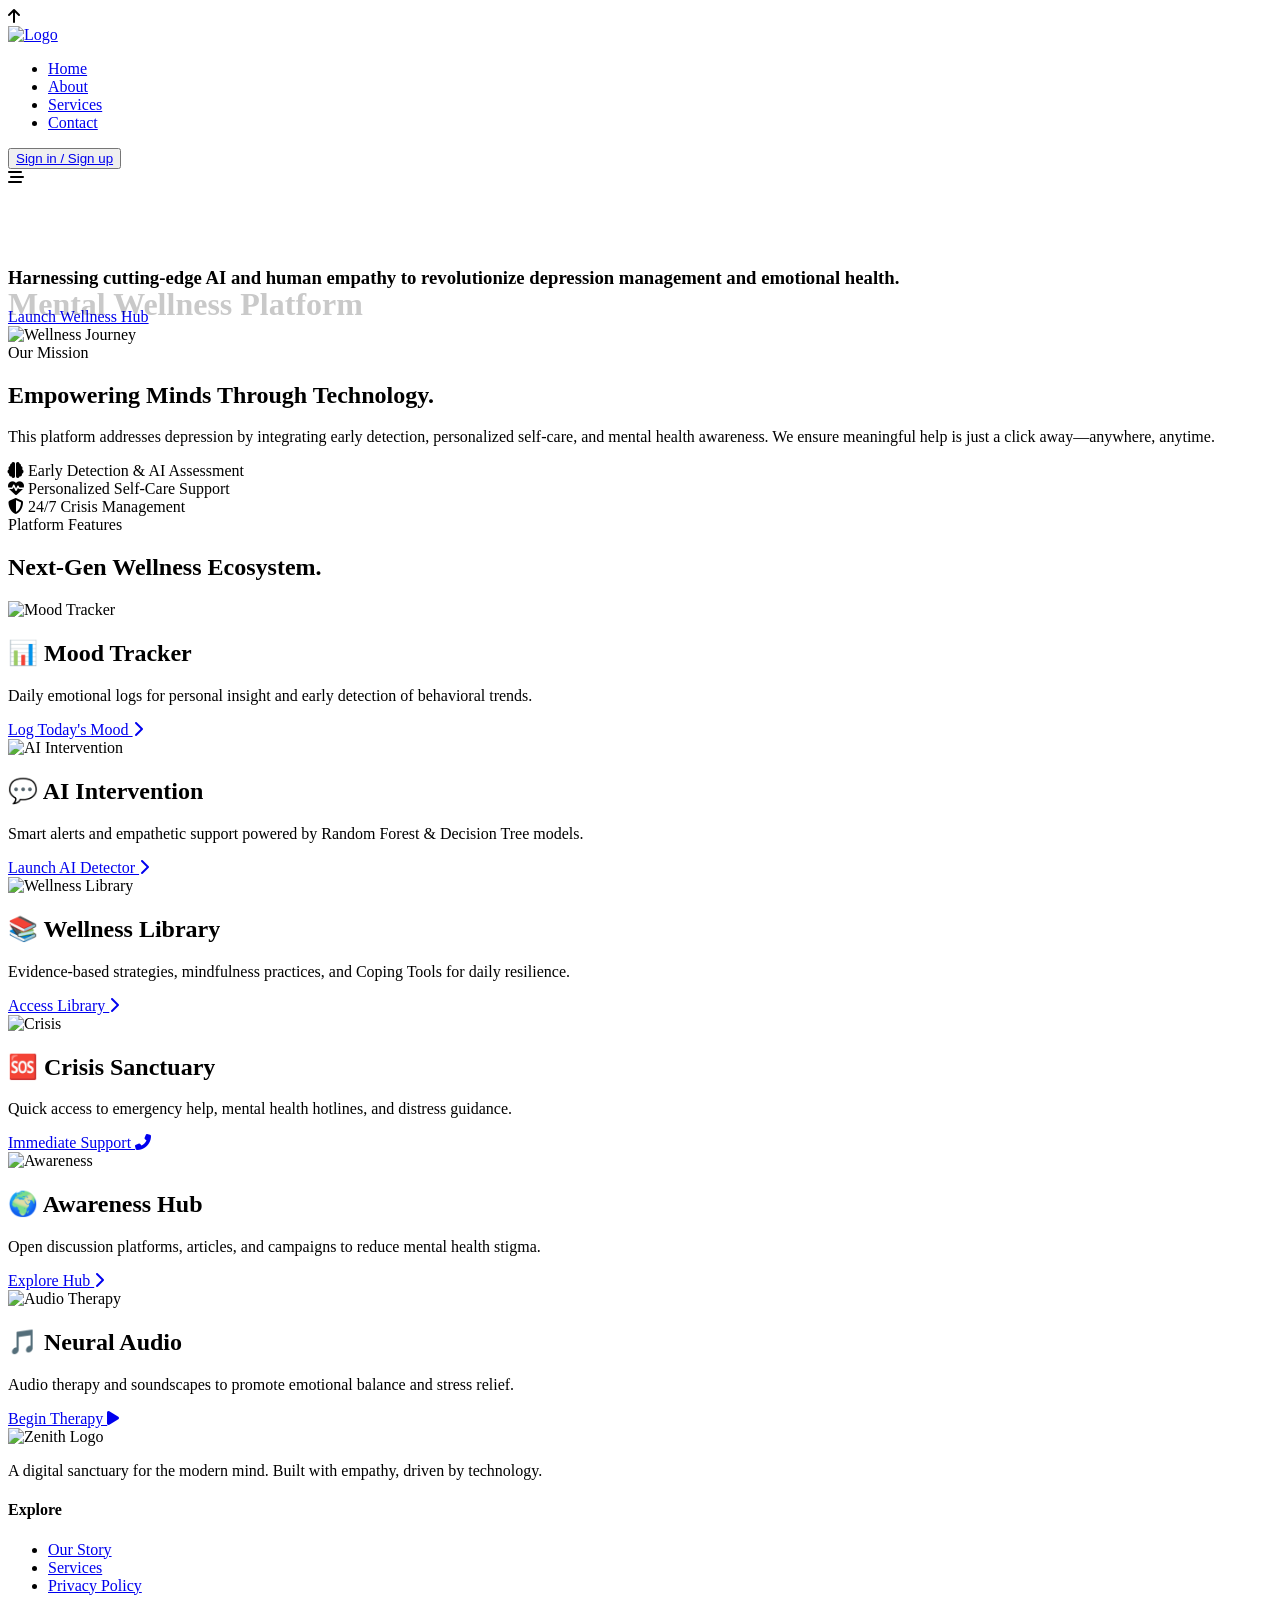
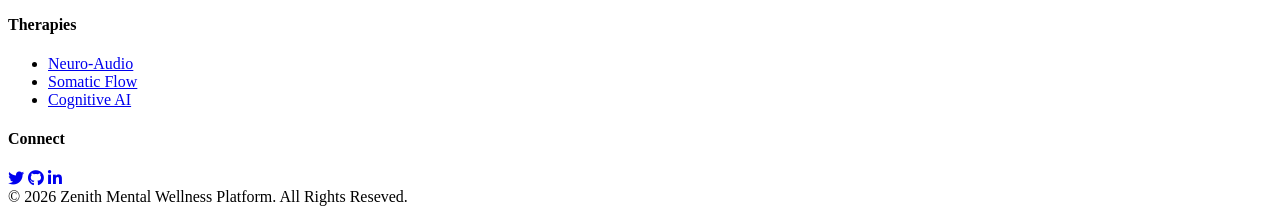
==== index.html @ 266b4c95 "Redesign: Premium Mental Wellness UI" ====
<!DOCTYPE html>
<html lang="en">
<head>
  <meta charset="UTF-8" />
  <meta http-equiv="X-UA-Compatible" content="IE=edge" />
  <meta name="viewport" content="width=device-width, initial-scale=1.0" />
  <title>Zenith | Premium Mental Wellness Sanctuary</title>
  
  <link rel="icon" href="/images/favicon-enhanced.png">
  <link rel="stylesheet" href="css/style.css" />
  <link rel="manifest" href="manifest.json">
  <link rel="apple-touch-icon" href="/images/favicon-enhanced.png" />
  <meta name="theme-color" content="#020617" />
  
  <!-- Modern Fonts & Icons -->
  <link rel="stylesheet" href="https://cdnjs.cloudflare.com/ajax/libs/font-awesome/6.4.0/css/all.min.css">
  <link rel="stylesheet" href="https://unpkg.com/aos@next/dist/aos.css" />
</head>

<body>
  <!-- Ultra-Modern Preloader -->
  <div class="loading-wrapper">
    <div class="glow-orb"></div>
    <img src="./logo.png" id="loading" alt="Zenith Logo" />
  </div>

  <!-- Animated Background Orbs -->
  <div class="bg-orbs">
    <div class="orb orb-1"></div>
    <div class="orb orb-2"></div>
    <div class="orb orb-3"></div>
  </div>

  <!-- Back to top button -->
  <div id="back-top-div" class="back-top-wrap">
    <i class="fas fa-arrow-up"></i>
  </div>

  <header>
    <div class="hero-bg-overlay"></div>
    <nav class="nav" id="nav">
      <div>
        <a class="navbar-brand" href="#!"> <img src="logo.png" alt="Logo" class="logo" /></a>
      </div>
      <div class="nav-links" id="navLinks">
        <ul class="links" id="navmenu">
          <li><a href="#">Home</a></li>
          <li><a href="#about">About</a></li>
          <li><a href="#services">Services</a></li>
          <li><a href="html/contact.html">Contact</a></li>
        </ul>
      </div>
      <div class="nav-actions">
        <button class="login-button"><a href="#">Sign in / Sign up</a></button>
      </div>
      <div class="hamburger" id="ham">
        <i class="fa-solid fa-bars-staggered"></i>
      </div>
    </nav>

    <div class="content" id="hero-content">
      <h1 class="gsap-reveal">Mental Wellness Platform</h1>
      <h3 class="gsap-reveal-sub">Harnessing cutting-edge AI and human empathy to revolutionize depression management and emotional health.</h3>
      <div class="gsap-reveal-btn">
        <a href="#services" class="rainbow-button">Launch Wellness Hub</a>
      </div>
    </div>
  </header>

  <!-- About Section - Modern Two-Column Layout -->
  <section id="about" class="about">
    <div class="about-photo" data-aos="fade-right">
      <img src="./images/about.jpg" alt="Wellness Journey">
    </div>
    <div class="about-content" data-aos="fade-left">
      <span class="badge">Our Mission</span>
      <h1>Empowering Minds Through Technology.</h1>
      <p>This platform addresses depression by integrating early detection, personalized self-care, and mental health awareness. We ensure meaningful help is just a click away—anywhere, anytime.</p>
      <div class="objectives-list">
        <div class="obj"><i class="fa-solid fa-brain"></i> Early Detection & AI Assessment</div>
        <div class="obj"><i class="fa-solid fa-heart-pulse"></i> Personalized Self-Care Support</div>
        <div class="obj"><i class="fa-solid fa-shield-halved"></i> 24/7 Crisis Management</div>
      </div>
    </div>
  </section>

  <!-- SERVICES SECTION - Aligned with Key Features -->
  <section id="services">
    <span class="section-badge" data-aos="fade-up">Platform Features</span>
    <h1 data-aos="fade-up">Next-Gen Wellness Ecosystem.</h1>
    <div class="container">
      <!-- Mood Tracker -->
      <div class="responsive" data-aos="zoom-in-up" data-aos-delay="100">
        <div class="round-image">
          <img src="./images/audio.png" alt="Mood Tracker" />
        </div>
        <div class="description">
          <h2>📊 Mood Tracker</h2>
          <p>Daily emotional logs for personal insight and early detection of behavioral trends.</p>
          <a href="#">Log Today's Mood <i class="fa-solid fa-chevron-right"></i></a>
        </div>
      </div>

      <!-- AI Intervention -->
      <div class="responsive" data-aos="zoom-in-up" data-aos-delay="200">
        <div class="round-image">
          <img src="./images/talking.png" alt="AI Intervention" />
        </div>
        <div class="description">
          <h2>💬 AI Intervention</h2>
          <p>Smart alerts and empathetic support powered by Random Forest & Decision Tree models.</p>
          <a href="http://localhost:8501" target="_blank">Launch AI Detector <i class="fa-solid fa-chevron-right"></i></a>
        </div>
      </div>

      <!-- Wellness Library -->
      <div class="responsive" data-aos="zoom-in-up" data-aos-delay="300">
        <div class="round-image">
          <img src="./images/reading.png" alt="Wellness Library" />
        </div>
        <div class="description">
          <h2>📚 Wellness Library</h2>
          <p>Evidence-based strategies, mindfulness practices, and Coping Tools for daily resilience.</p>
          <a href="html/readingTherapy.html">Access Library <i class="fa-solid fa-chevron-right"></i></a>
        </div>
      </div>

      <!-- Crisis Management -->
      <div class="responsive" data-aos="zoom-in-up" data-aos-delay="400">
        <div class="round-image">
          <img src="./images/doctor.png" alt="Crisis" />
        </div>
        <div class="description">
          <h2>🆘 Crisis Sanctuary</h2>
          <p>Quick access to emergency help, mental health hotlines, and distress guidance.</p>
          <a href="#">Immediate Support <i class="fa-solid fa-phone-flip"></i></a>
        </div>
      </div>

      <!-- Awareness -->
      <div class="responsive" data-aos="zoom-in-up" data-aos-delay="500">
        <div class="round-image">
          <img src="./images/yoga.png" alt="Awareness" />
        </div>
        <div class="description">
          <h2>🌍 Awareness Hub</h2>
          <p>Open discussion platforms, articles, and campaigns to reduce mental health stigma.</p>
          <a href="html/spirituality.html">Explore Hub <i class="fa-solid fa-chevron-right"></i></a>
        </div>
      </div>

      <!-- Audio Therapy (from original project) -->
      <div class="responsive" data-aos="zoom-in-up" data-aos-delay="600">
        <div class="round-image">
          <img src="./images/audio.png" alt="Audio Therapy" />
        </div>
        <div class="description">
          <h2>🎵 Neural Audio</h2>
          <p>Audio therapy and soundscapes to promote emotional balance and stress relief.</p>
          <a href="html/audioTherapy.html">Begin Therapy <i class="fa-solid fa-play"></i></a>
        </div>
      </div>
    </div>
  </section>

  <!-- Premium Footer -->
  <footer>
    <div class="footer-grid">
      <div class="footer-info">
        <img src="logo.png" alt="Zenith Logo" class="footlogo" />
        <p>A digital sanctuary for the modern mind. Built with empathy, driven by technology.</p>
      </div>
      <div class="footer-links">
        <div class="col">
          <h4>Explore</h4>
          <ul>
            <li><a href="#about">Our Story</a></li>
            <li><a href="#services">Services</a></li>
            <li><a href="#">Privacy Policy</a></li>
          </ul>
        </div>
        <div class="col">
          <h4>Therapies</h4>
          <ul>
            <li><a href="#">Neuro-Audio</a></li>
            <li><a href="#">Somatic Flow</a></li>
            <li><a href="#">Cognitive AI</a></li>
          </ul>
        </div>
        <div class="col">
          <h4>Connect</h4>
          <div class="socials">
            <a href="#"><i class="fab fa-twitter"></i></a>
            <a href="#"><i class="fab fa-github"></i></a>
            <a href="#"><i class="fab fa-linkedin-in"></i></a>
          </div>
        </div>
      </div>
    </div>
    <div class="footer-bottom">
      &copy; 2026 Zenith Mental Wellness Platform. All Rights Reseved.
    </div>
  </footer>

  <!-- GSAP & Animations Scripts -->
  <script src="https://cdnjs.cloudflare.com/ajax/libs/gsap/3.12.2/gsap.min.js"></script>
  <script src="https://cdnjs.cloudflare.com/ajax/libs/gsap/3.12.2/ScrollTrigger.min.js"></script>
  <script src="https://unpkg.com/aos@next/dist/aos.js"></script>
  
  <script>
    // Init AOS
    AOS.init({ duration: 1000, once: true });

    // Preloader Logic
    window.addEventListener('load', () => {
      gsap.to(".loading-wrapper", { opacity: 0, duration: 1, onComplete: () => {
        document.querySelector(".loading-wrapper").style.display = 'none';
        document.body.style.overflow = 'auto';
        initHeroAnimations();
      }});
    });

    // GSAP Animations
    function initHeroAnimations() {
      gsap.from(".gsap-reveal", { y: 100, opacity: 0, duration: 1, delay: 0.2 });
      gsap.from(".gsap-reveal-sub", { y: 50, opacity: 0, duration: 1, delay: 0.4 });
      gsap.from(".gsap-reveal-btn", { scale: 0.8, opacity: 0, duration: 0.8, delay: 0.6 });
    }

    // Scroll Effects
    const nav = document.getElementById("nav");
    window.addEventListener("scroll", () => {
      if (window.scrollY > 100) {
        nav.classList.add('nav-active');
        document.getElementById("back-top-div").classList.add('show');
      } else {
        nav.classList.remove('nav-active');
        document.getElementById("back-top-div").classList.remove('show');
      }
    });

    // Mobile Menu
    const ham = document.getElementById("ham");
    ham.addEventListener("click", () => {
      // Future expansion for mobile overlay
      alert("Mobile Menu Coming Soon in Next-Gen Update!");
    });

    document.getElementById("back-top-div").addEventListener("click", () => {
      window.scrollTo({ top: 0, behavior: 'smooth' });
    });
  </script>
</body>
</html>
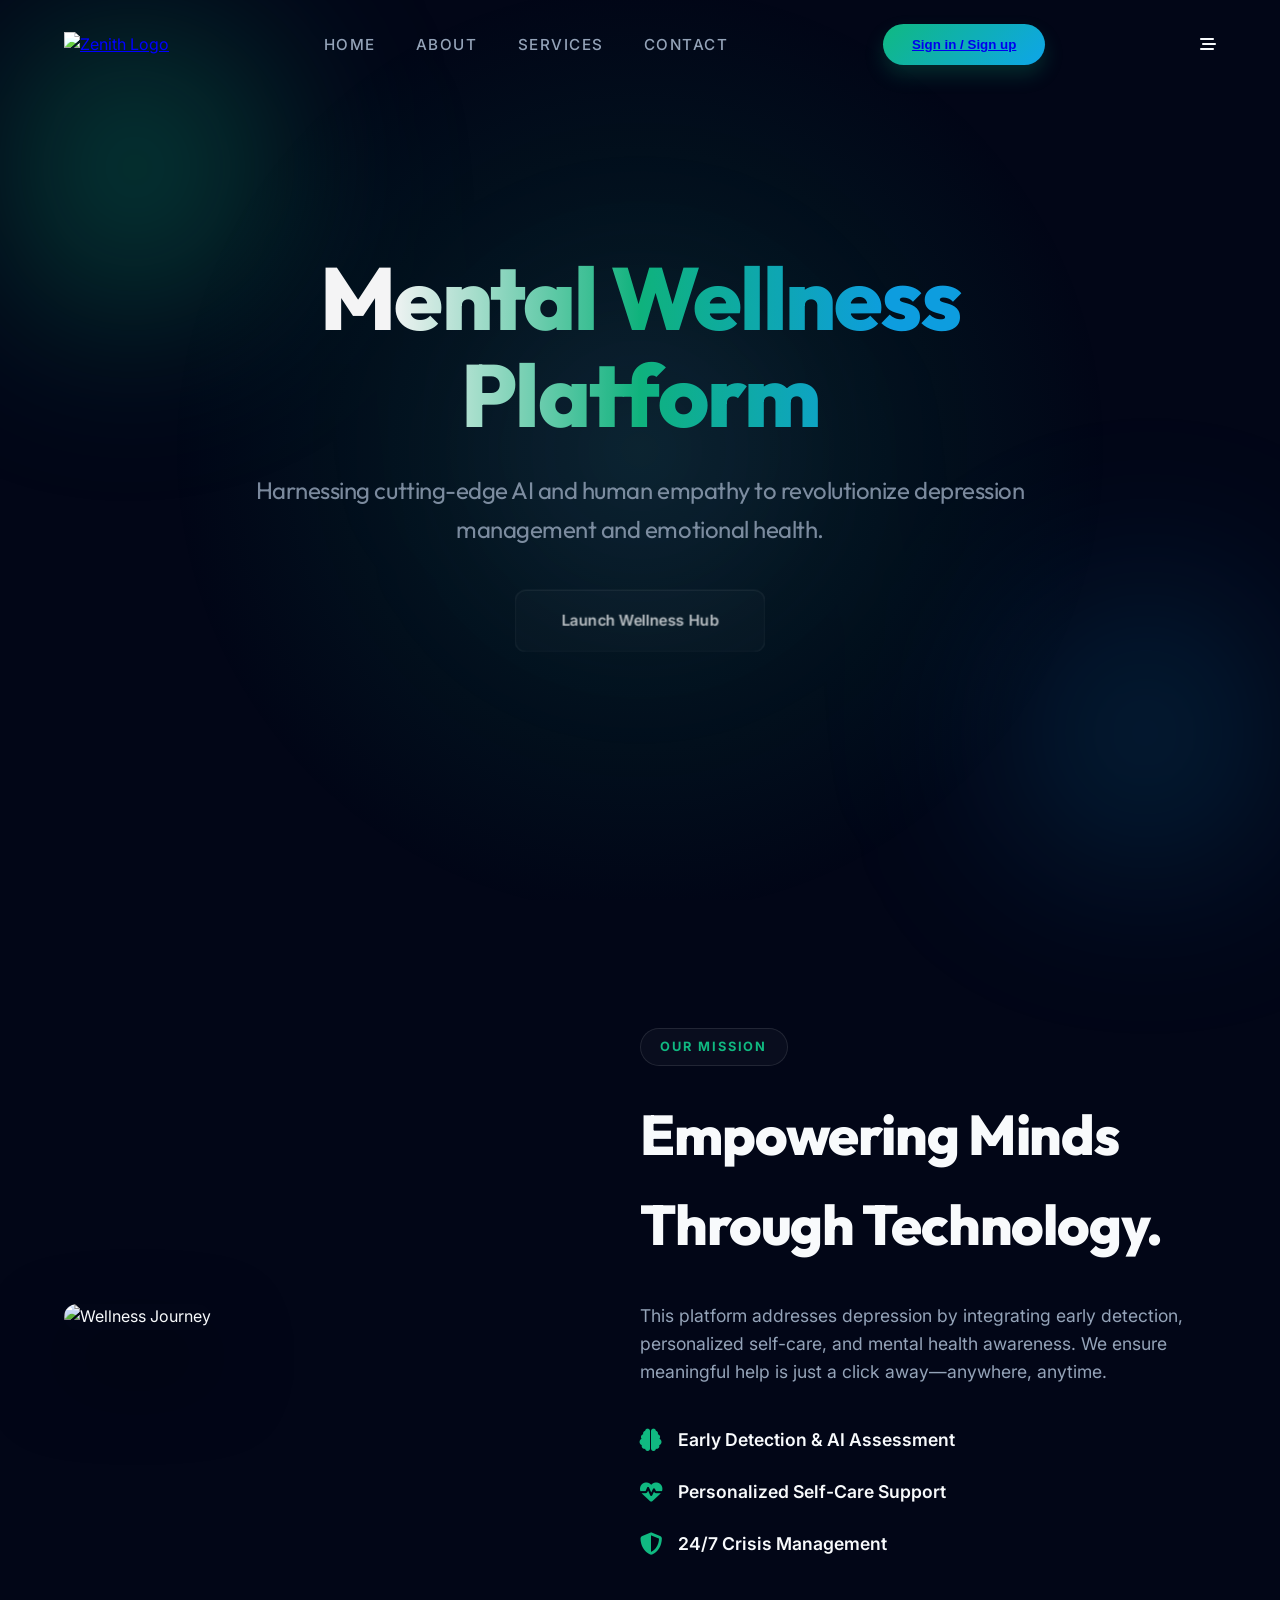
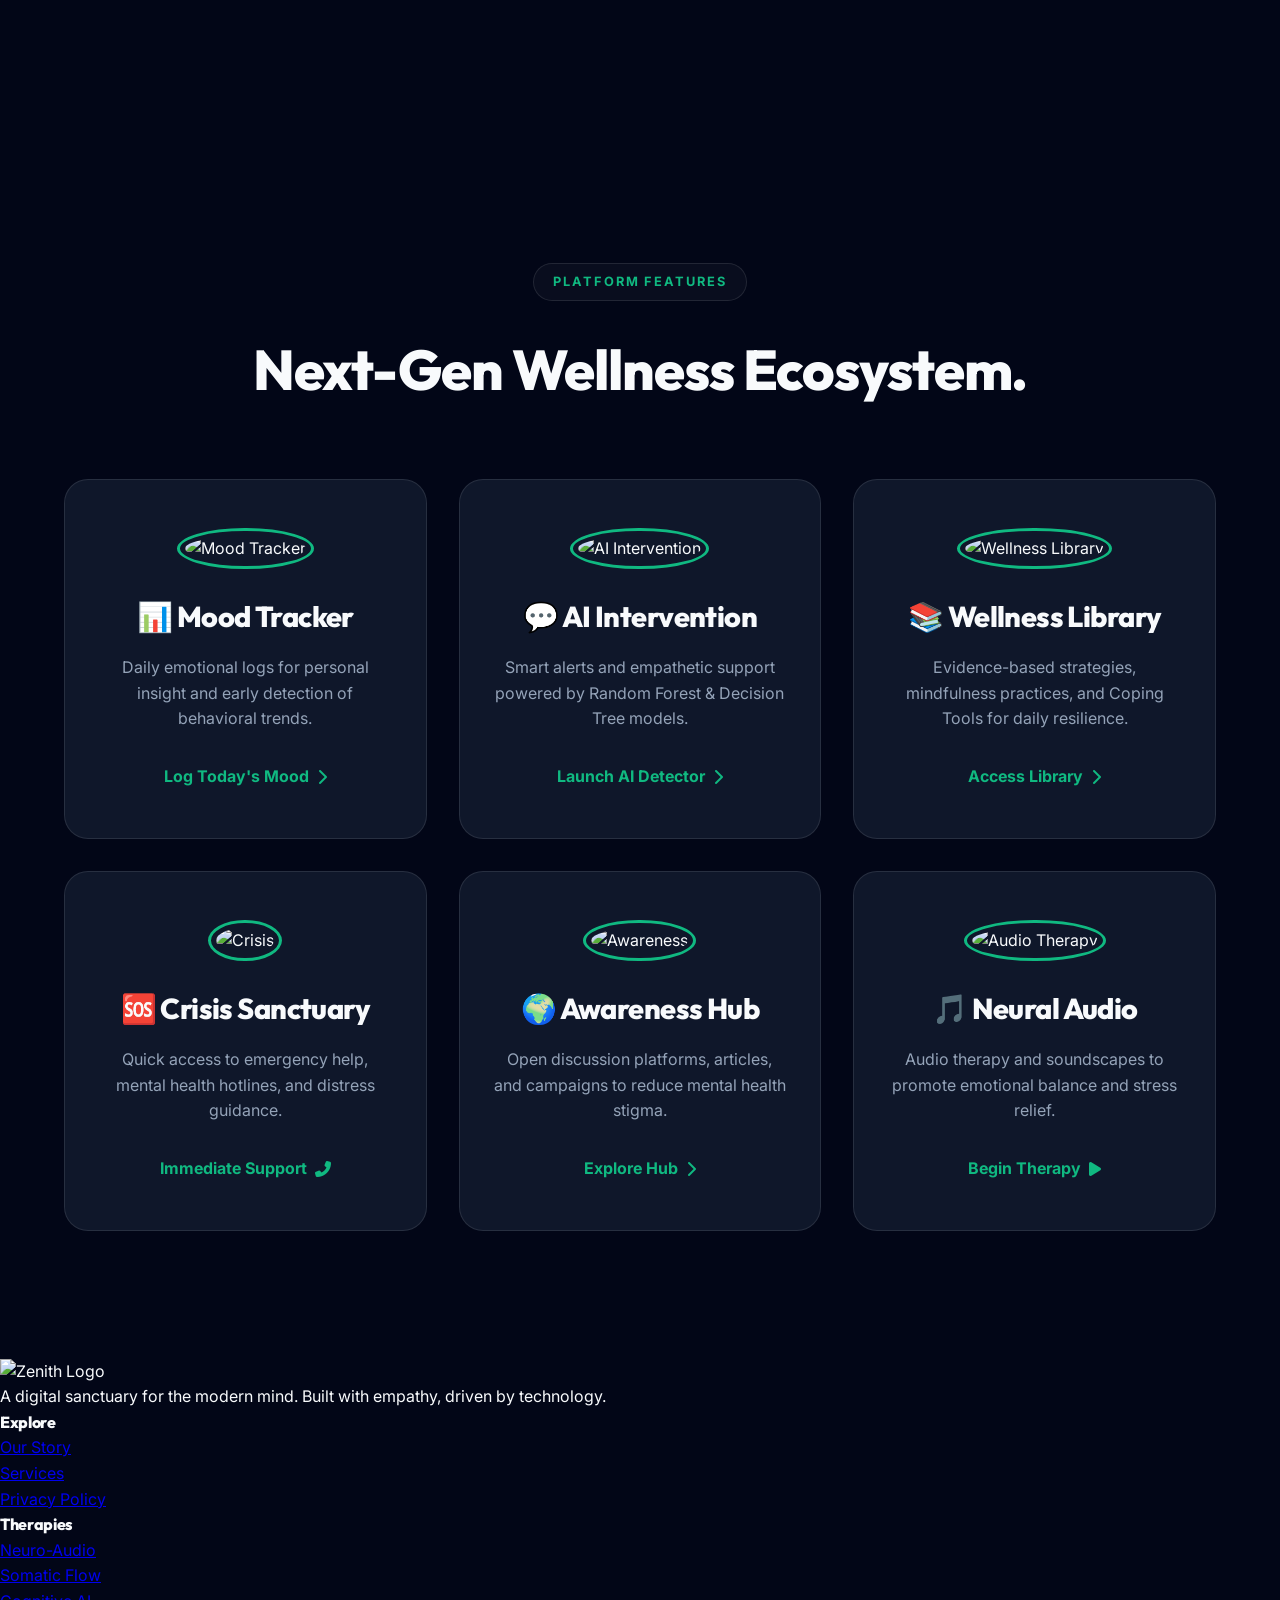
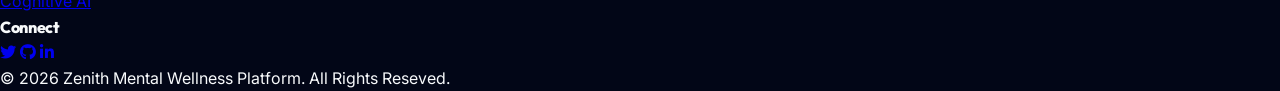
==== commit 0ffbaa56: "Redesign: Premium Mental Wellness UI" ====
--- a/index.html
+++ b/index.html
@@ -40,7 +40,7 @@
     <div class="hero-bg-overlay"></div>
     <nav class="nav" id="nav">
       <div>
-        <a class="navbar-brand" href="#!"> <img src="logo.png" alt="Logo" class="logo" /></a>
+        <a class="navbar-brand" href="#!"> <img src="logo-v2.png" alt="Zenith Logo" class="logo" /></a>
       </div>
       <div class="nav-links" id="navLinks">
         <ul class="links" id="navmenu">
@@ -92,7 +92,7 @@
       <!-- Mood Tracker -->
       <div class="responsive" data-aos="zoom-in-up" data-aos-delay="100">
         <div class="round-image">
-          <img src="./images/audio.png" alt="Mood Tracker" />
+          <img src="https://images.unsplash.com/photo-1544717297-fa15165a2665?auto=format&fit=crop&q=80&w=300" alt="Mood Tracker" />
         </div>
         <div class="description">
           <h2>📊 Mood Tracker</h2>
@@ -104,7 +104,7 @@
       <!-- AI Intervention -->
       <div class="responsive" data-aos="zoom-in-up" data-aos-delay="200">
         <div class="round-image">
-          <img src="./images/talking.png" alt="AI Intervention" />
+          <img src="https://images.unsplash.com/photo-1573496359142-b8d87734a5a2?auto=format&fit=crop&q=80&w=300" alt="AI Intervention" />
         </div>
         <div class="description">
           <h2>💬 AI Intervention</h2>
@@ -116,7 +116,7 @@
       <!-- Wellness Library -->
       <div class="responsive" data-aos="zoom-in-up" data-aos-delay="300">
         <div class="round-image">
-          <img src="./images/reading.png" alt="Wellness Library" />
+          <img src="https://images.unsplash.com/photo-1521587760476-6c12a4b040da?auto=format&fit=crop&q=80&w=300" alt="Wellness Library" />
         </div>
         <div class="description">
           <h2>📚 Wellness Library</h2>
--- a/css/style.css
+++ b/css/style.css
@@ -0,0 +1,437 @@
+@import url("https://fonts.googleapis.com/css2?family=Outfit:wght@300;400;600;800&family=Inter:wght@300;400;500;700&display=swap");
+
+:root {
+  --bg-primary: #020617;
+  --bg-secondary: #0f172a;
+  --bg-accent: #1e293b;
+  --primary: #10b981;
+  --primary-glow: rgba(16, 185, 129, 0.4);
+  --secondary: #0ea5e9;
+  --text-main: #f8fafc;
+  --text-dim: #94a3b8;
+  --glass: rgba(255, 255, 255, 0.03);
+  --glass-border: rgba(255, 255, 255, 0.1);
+  --font-main: "Outfit", sans-serif;
+  --font-body: "Inter", sans-serif;
+  --transition: all 0.4s cubic-bezier(0.4, 0, 0.2, 1);
+}
+
+* {
+  margin: 0;
+  padding: 0;
+  box-sizing: border-box;
+}
+
+body {
+  background-color: var(--bg-primary);
+  color: var(--text-main);
+  font-family: var(--font-body);
+  overflow-x: hidden;
+  line-height: 1.6;
+}
+
+h1, h2, h3, h4 {
+  font-family: var(--font-main);
+  font-weight: 800;
+  letter-spacing: -0.02em;
+}
+
+/* --- Smooth Scrolling --- */
+html {
+  scroll-behavior: smooth;
+}
+
+/* --- Preloader --- */
+.loading-wrapper {
+  background-color: var(--bg-primary);
+  position: fixed;
+  inset: 0;
+  z-index: 1000;
+  display: flex;
+  justify-content: center;
+  align-items: center;
+  transition: opacity 0.8s ease;
+}
+
+#loading {
+  width: 120px;
+  filter: drop-shadow(0 0 20px var(--primary-glow));
+  animation: float 3s ease-in-out infinite;
+}
+
+@keyframes float {
+  0%, 100% { transform: translateY(0) rotate(0deg); }
+  50% { transform: translateY(-20px) rotate(10deg); }
+}
+
+/* --- Navigation --- */
+.nav {
+  position: fixed;
+  top: 0;
+  width: 100%;
+  padding: 1.5rem 5%;
+  display: flex;
+  justify-content: space-between;
+  align-items: center;
+  z-index: 100;
+  transition: var(--transition);
+}
+
+.nav-active {
+  padding: 1rem 5%;
+  background: rgba(2, 6, 23, 0.8);
+  backdrop-filter: blur(12px);
+  border-bottom: 1px solid var(--glass-border);
+}
+
+.logo {
+  width: 150px;
+  filter: brightness(1.2);
+}
+
+.links {
+  display: flex;
+  gap: 2.5rem;
+  list-style: none;
+}
+
+.links a {
+  color: var(--text-dim);
+  text-decoration: none;
+  font-weight: 500;
+  font-size: 0.95rem;
+  transition: var(--transition);
+  text-transform: uppercase;
+  letter-spacing: 0.1em;
+}
+
+.links a:hover {
+  color: var(--primary);
+}
+
+.login-button {
+  background: linear-gradient(135deg, var(--primary), var(--secondary));
+  padding: 0.8rem 1.8rem;
+  border-radius: 50px;
+  border: none;
+  color: white;
+  font-weight: 700;
+  cursor: pointer;
+  transition: var(--transition);
+  box-shadow: 0 10px 20px rgba(16, 185, 129, 0.2);
+}
+
+.login-button:hover {
+  transform: translateY(-3px);
+  box-shadow: 0 15px 30px rgba(16, 185, 129, 0.4);
+}
+
+/* --- Hero Section --- */
+header {
+  height: 100vh;
+  display: flex;
+  align-items: center;
+  justify-content: center;
+  position: relative;
+  background: radial-gradient(circle at 50% 50%, rgba(16, 185, 129, 0.15) 0%, transparent 60%);
+  overflow: hidden;
+}
+
+.hero-bg-overlay {
+  position: absolute;
+  inset: 0;
+  background: url("https://images.unsplash.com/photo-1518531933037-91b2f5f229cc?auto=format&fit=crop&q=80&w=2672") center/cover no-repeat;
+  opacity: 0.2;
+  mix-blend-mode: overlay;
+}
+
+.content {
+  text-align: center;
+  z-index: 2;
+  max-width: 900px;
+  padding: 0 2rem;
+}
+
+.content h1 {
+  font-size: 5.5rem;
+  line-height: 1.1;
+  background: linear-gradient(to right, #fff 20%, var(--primary) 50%, var(--secondary) 80%);
+  -webkit-background-clip: text;
+  background-clip: text;
+  -webkit-text-fill-color: transparent;
+  margin-bottom: 1.5rem;
+}
+
+.content h3 {
+  font-size: 1.5rem;
+  color: var(--text-dim);
+  margin-bottom: 3rem;
+  font-weight: 400;
+}
+
+.rainbow-button {
+  display: inline-flex;
+  padding: 1.2rem 3rem;
+  background: var(--glass);
+  border: 1px solid var(--glass-border);
+  backdrop-filter: blur(10px);
+  border-radius: 12px;
+  color: var(--text-main);
+  text-decoration: none;
+  font-weight: 600;
+  transition: var(--transition);
+}
+
+.rainbow-button:hover {
+  background: var(--primary);
+  border-color: var(--primary);
+  transform: scale(1.05);
+}
+
+/* --- Section Badges --- */
+.section-badge, .badge {
+  display: inline-block;
+  padding: 0.5rem 1.2rem;
+  background: var(--glass);
+  border: 1px solid var(--glass-border);
+  border-radius: 50px;
+  color: var(--primary);
+  font-size: 0.8rem;
+  font-weight: 700;
+  text-transform: uppercase;
+  letter-spacing: 0.15em;
+  margin-bottom: 1.5rem;
+}
+
+/* --- Services (Bento Grid) --- */
+#services {
+  padding: 8rem 5%;
+  background: var(--bg-primary);
+  text-align: center;
+}
+
+#services h1 {
+  font-size: 3.5rem;
+  margin-bottom: 4rem;
+}
+
+.container {
+  display: grid;
+  grid-template-columns: repeat(3, 1fr);
+  gap: 2rem;
+}
+
+.responsive {
+  background: var(--bg-secondary);
+  border: 1px solid var(--glass-border);
+  padding: 3rem 2rem;
+  border-radius: 24px;
+  text-align: center;
+  transition: var(--transition);
+  position: relative;
+  overflow: hidden;
+}
+
+.responsive::before {
+  content: "";
+  position: absolute;
+  top: -50%;
+  left: -50%;
+  width: 200%;
+  height: 200%;
+  background: radial-gradient(circle, var(--primary-glow) 0%, transparent 70%);
+  opacity: 0;
+  transition: var(--transition);
+}
+
+.responsive:hover {
+  transform: translateY(-10px);
+  border-color: var(--primary);
+}
+
+.responsive:hover::before {
+  opacity: 1;
+}
+
+.round-image img {
+  width: 140px;
+  height: 140px;
+  border-radius: 50%;
+  object-fit: cover;
+  margin-bottom: 1.5rem;
+  border: 3px solid var(--primary);
+  padding: 5px;
+}
+
+.responsive h2 {
+  font-size: 1.8rem;
+  margin-bottom: 1rem;
+}
+
+.responsive p {
+  color: var(--text-dim);
+  margin-bottom: 2rem;
+  font-size: 1rem;
+}
+
+.responsive a {
+  color: var(--primary);
+  text-decoration: none;
+  font-weight: 700;
+  display: flex;
+  align-items: center;
+  justify-content: center;
+  gap: 0.5rem;
+  transition: var(--transition);
+}
+
+.responsive a:hover {
+  gap: 1rem;
+}
+
+/* --- About Section --- */
+.about {
+  padding: 8rem 5%;
+  display: grid;
+  grid-template-columns: 1fr 1.2fr;
+  align-items: center;
+  gap: 6rem;
+}
+
+.about-photo img {
+  width: 100%;
+  border-radius: 40px;
+  box-shadow: 0 40px 80px rgba(0, 0, 0, 0.5);
+}
+
+.about-content h1 {
+  font-size: 3.5rem;
+  margin-bottom: 2rem;
+}
+
+.about-content p {
+  font-size: 1.1rem;
+  color: var(--text-dim);
+  margin-bottom: 2.5rem;
+}
+
+.objectives-list {
+  display: flex;
+  flex-direction: column;
+  gap: 1.5rem;
+  margin-bottom: 3rem;
+}
+
+.obj {
+  display: flex;
+  align-items: center;
+  gap: 1rem;
+  font-weight: 600;
+  font-size: 1.1rem;
+}
+
+.obj i {
+  color: var(--primary);
+  font-size: 1.4rem;
+}
+
+.secondary-btn {
+  display: inline-flex;
+  align-items: center;
+  gap: 0.8rem;
+  color: var(--text-main);
+  text-decoration: none;
+  font-weight: 700;
+  border-bottom: 2px solid var(--primary);
+  padding-bottom: 0.5rem;
+  transition: var(--transition);
+}
+
+.secondary-btn:hover {
+  color: var(--primary);
+  gap: 1.2rem;
+}
+
+/* --- Animated Background Orbs --- */
+.bg-orbs {
+  position: fixed;
+  inset: 0;
+  z-index: -1;
+  overflow: hidden;
+  filter: blur(80px);
+  pointer-events: none;
+}
+
+.orb {
+  position: absolute;
+  width: 40vw;
+  height: 40vw;
+  border-radius: 50%;
+  animation: orbit 20s infinite alternate-reverse ease-in-out;
+}
+
+.orb-1 {
+  background: radial-gradient(circle, var(--primary-glow) 0%, transparent 60%);
+  top: -10%;
+  left: -10%;
+}
+
+.orb-2 {
+  background: radial-gradient(circle, rgba(14, 165, 233, 0.2) 0%, transparent 60%);
+  bottom: -10%;
+  right: -10%;
+  animation-delay: -5s;
+}
+
+.orb-3 {
+  background: radial-gradient(circle, rgba(168, 85, 247, 0.1) 0%, transparent 60%);
+  top: 50%;
+  left: 50%;
+  transform: translate(-50%, -50%);
+  animation: float 25s infinite alternate ease-in-out;
+}
+
+@keyframes orbit {
+  0% { transform: translate(0, 0) scale(1); }
+  100% { transform: translate(100px, 50px) scale(1.1); }
+}
+
+@keyframes float {
+  0% { transform: translate(-50%, -50%) rotate(0deg); }
+  100% { transform: translate(-40%, -60%) rotate(360deg); }
+}
+
+/* --- Back to top --- */
+.back-top-wrap {
+  position: fixed;
+  bottom: 2rem;
+  right: 2rem;
+  width: 60px;
+  height: 60px;
+  background: var(--primary);
+  border-radius: 50%;
+  display: flex;
+  justify-content: center;
+  align-items: center;
+  cursor: pointer;
+  z-index: 50;
+  transition: var(--transition);
+  opacity: 0;
+  visibility: hidden;
+}
+
+.back-top-wrap.show {
+  opacity: 1;
+  visibility: visible;
+}
+
+@media (max-width: 1024px) {
+  .container { grid-template-columns: repeat(2, 1fr); }
+  .about { grid-template-columns: 1fr; }
+  .content h1 { font-size: 4rem; }
+}
+
+@media (max-width: 640px) {
+  .container { grid-template-columns: 1fr; }
+  .nav .links { display: none; }
+}
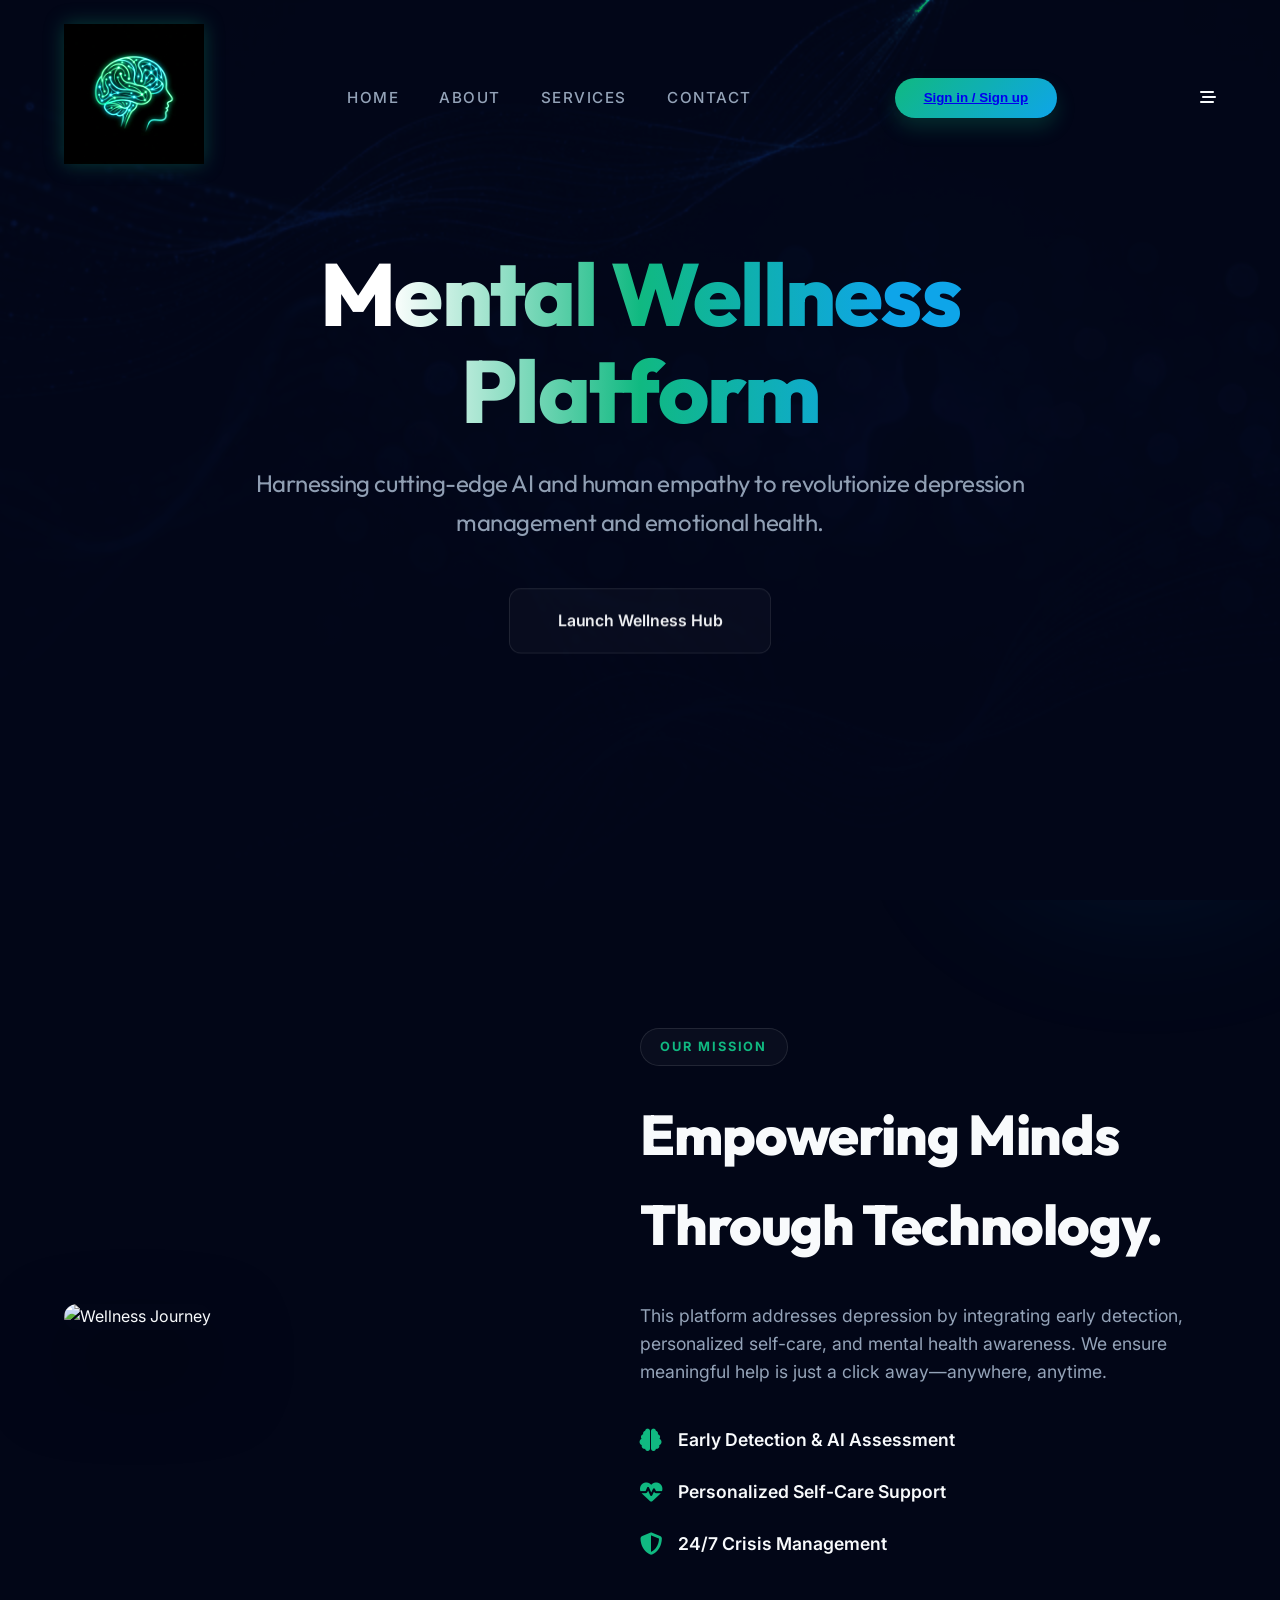
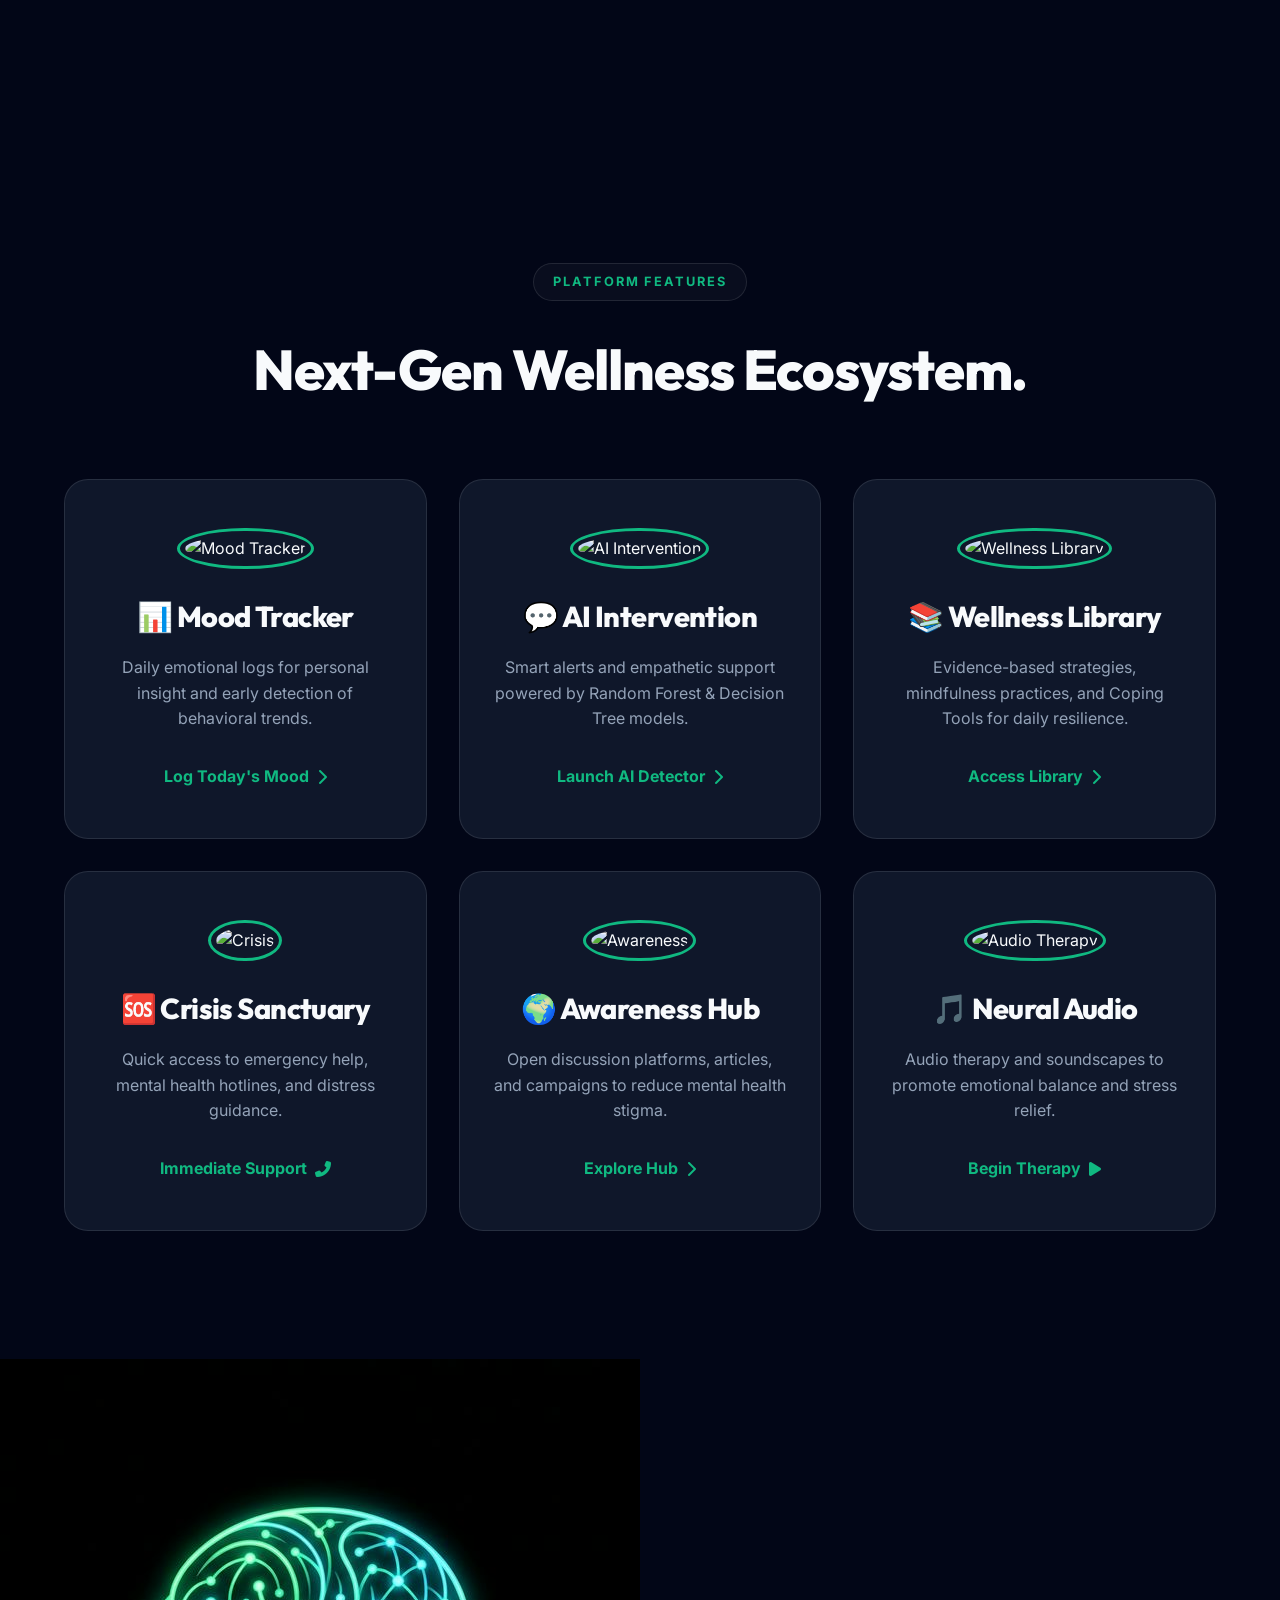
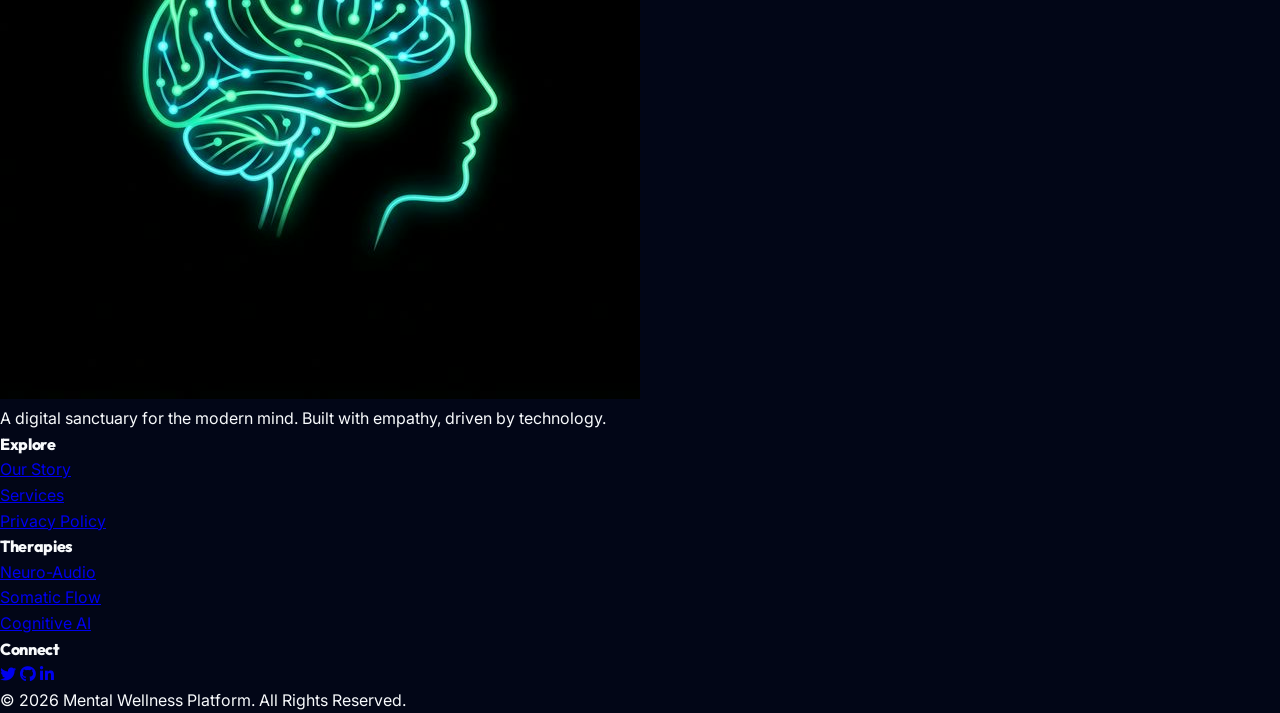
==== commit 5a779752: "Redesign: Premium Mental Wellness UI" ====
--- a/index.html
+++ b/index.html
@@ -4,7 +4,7 @@
   <meta charset="UTF-8" />
   <meta http-equiv="X-UA-Compatible" content="IE=edge" />
   <meta name="viewport" content="width=device-width, initial-scale=1.0" />
-  <title>Zenith | Premium Mental Wellness Sanctuary</title>
+  <title>Mental Wellness Platform</title>
   
   <link rel="icon" href="/images/favicon-enhanced.png">
   <link rel="stylesheet" href="css/style.css" />
@@ -21,7 +21,7 @@
   <!-- Ultra-Modern Preloader -->
   <div class="loading-wrapper">
     <div class="glow-orb"></div>
-    <img src="./logo.png" id="loading" alt="Zenith Logo" />
+    <img src="./logo-v2.png" id="loading" alt="Mental Wellness Logo" />
   </div>
 
   <!-- Animated Background Orbs -->
@@ -40,7 +40,7 @@
     <div class="hero-bg-overlay"></div>
     <nav class="nav" id="nav">
       <div>
-        <a class="navbar-brand" href="#!"> <img src="logo-v2.png" alt="Zenith Logo" class="logo" /></a>
+        <a class="navbar-brand" href="#!"> <img src="logo-v2.png" alt="Mental Wellness Logo" class="logo" /></a>
       </div>
       <div class="nav-links" id="navLinks">
         <ul class="links" id="navmenu">
@@ -167,7 +167,7 @@
   <footer>
     <div class="footer-grid">
       <div class="footer-info">
-        <img src="logo.png" alt="Zenith Logo" class="footlogo" />
+        <img src="logo-v2.png" alt="Mental Wellness Logo" class="footlogo" />
         <p>A digital sanctuary for the modern mind. Built with empathy, driven by technology.</p>
       </div>
       <div class="footer-links">
@@ -198,7 +198,7 @@
       </div>
     </div>
     <div class="footer-bottom">
-      &copy; 2026 Zenith Mental Wellness Platform. All Rights Reseved.
+      &copy; 2026 Mental Wellness Platform. All Rights Reserved.
     </div>
   </footer>
 
--- a/css/style.css
+++ b/css/style.css
@@ -85,8 +85,16 @@
 }
 
 .logo {
-  width: 150px;
-  filter: brightness(1.2);
+  width: 140px;
+  filter: brightness(1.2) drop-shadow(0 0 10px rgba(16, 185, 129, 0.3));
+  transition: var(--transition);
+  mix-blend-mode: screen; /* Knocks out the black background */
+}
+
+.logo:hover {
+  transform: scale(1.05);
+  filter: brightness(1.4) drop-shadow(0 0 20px rgba(16, 185, 129, 0.5));
+  mix-blend-mode: screen;
 }
 
 .links {
@@ -133,16 +141,17 @@
   align-items: center;
   justify-content: center;
   position: relative;
-  background: radial-gradient(circle at 50% 50%, rgba(16, 185, 129, 0.15) 0%, transparent 60%);
+  background: var(--bg-primary);
   overflow: hidden;
 }
 
 .hero-bg-overlay {
   position: absolute;
   inset: 0;
-  background: url("https://images.unsplash.com/photo-1518531933037-91b2f5f229cc?auto=format&fit=crop&q=80&w=2672") center/cover no-repeat;
-  opacity: 0.2;
-  mix-blend-mode: overlay;
+  background: linear-gradient(to bottom, transparent, var(--bg-primary)), 
+              url("../hero-v2.png") center/cover no-repeat;
+  opacity: 0.6;
+  mix-blend-mode: color-dodge;
 }
 
 .content {
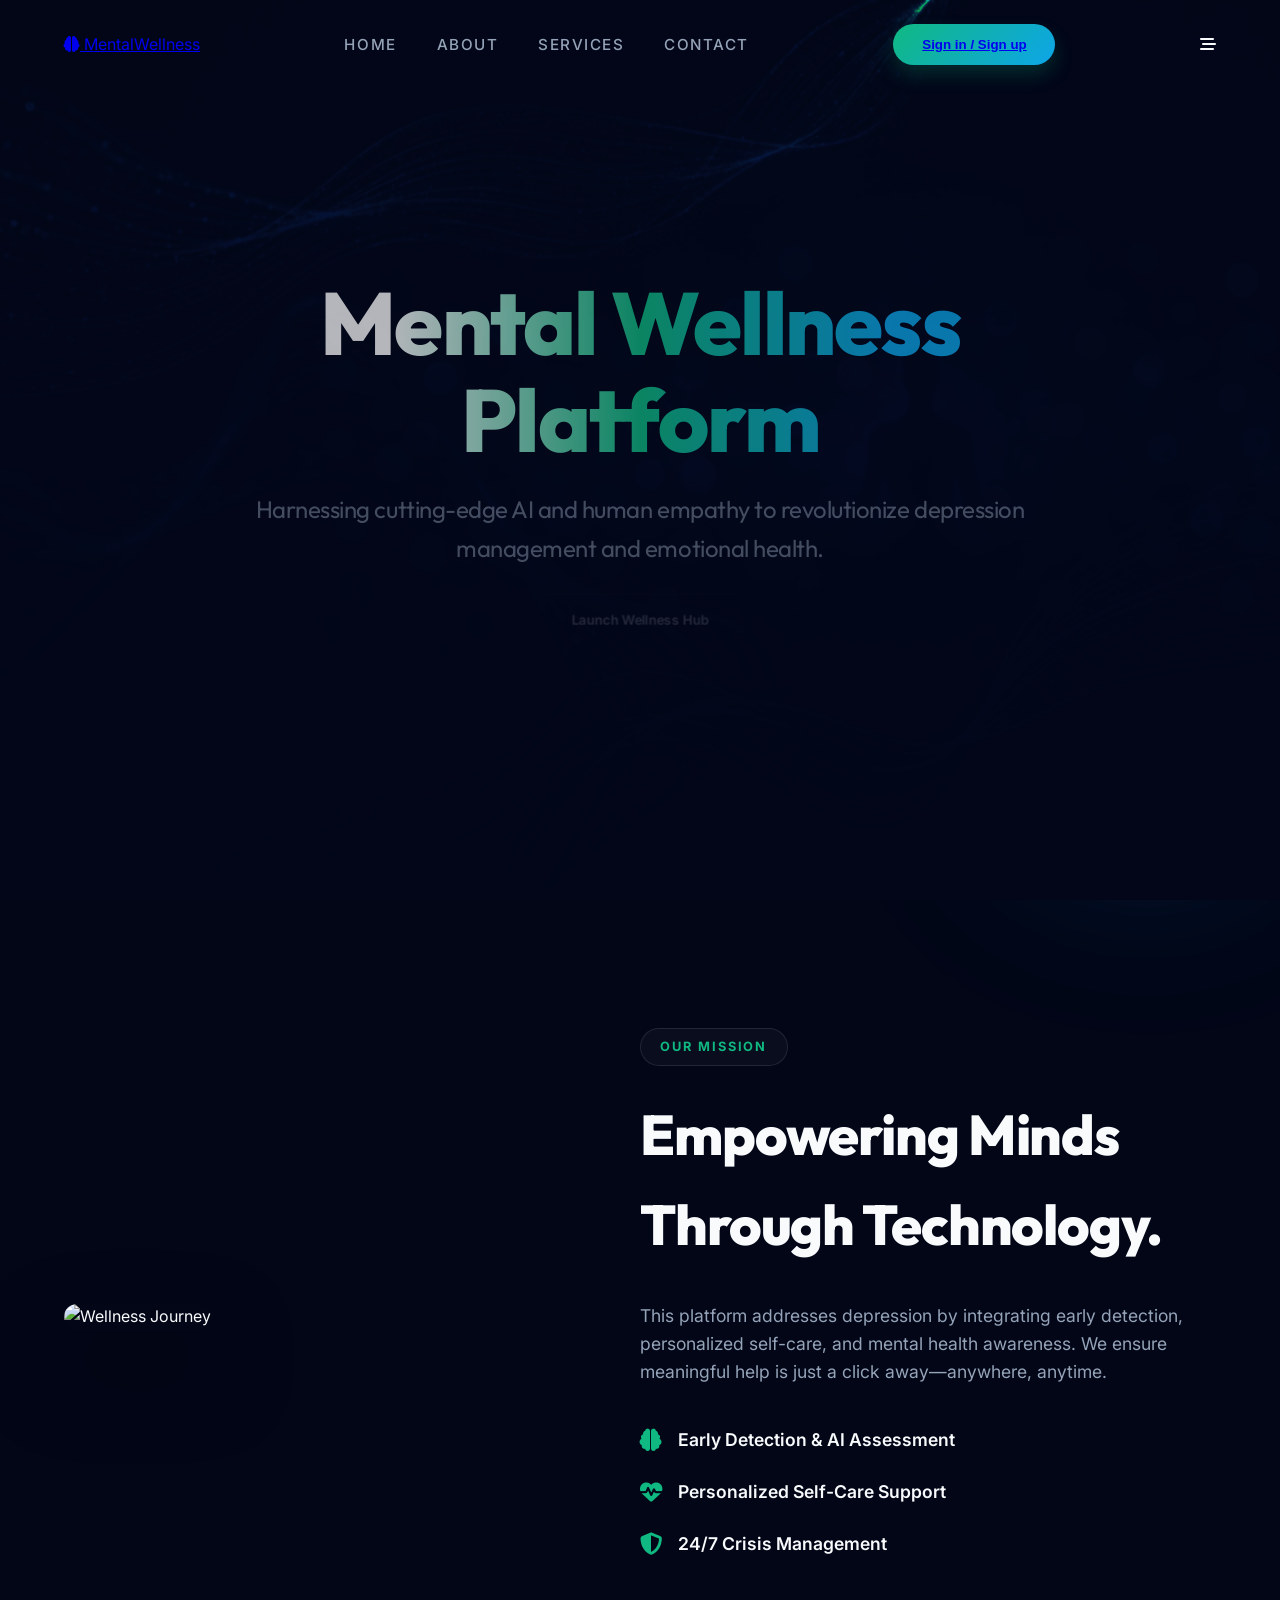
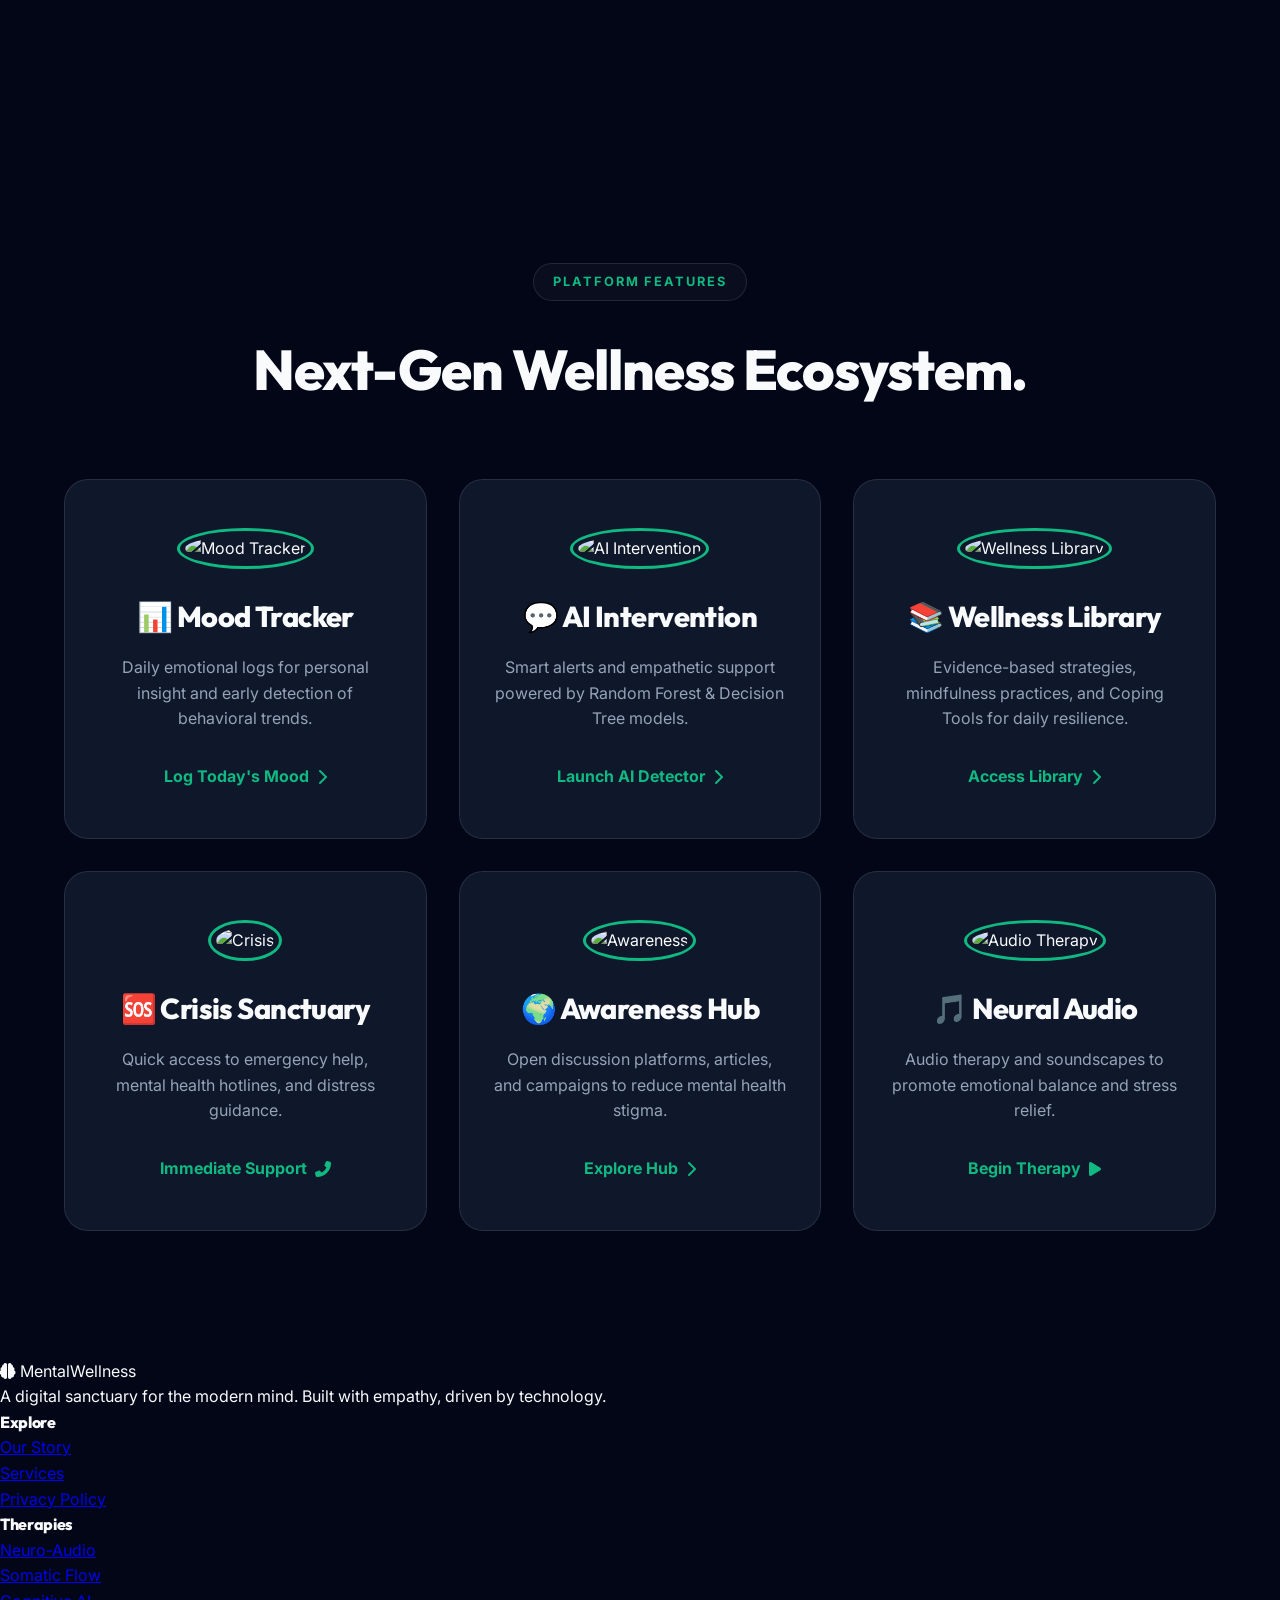
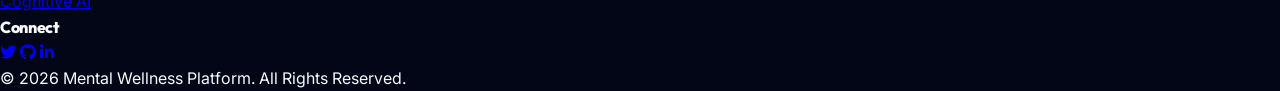
==== commit c943ca66: "Redesign: Premium Mental Wellness UI" ====
--- a/index.html
+++ b/index.html
@@ -21,7 +21,10 @@
   <!-- Ultra-Modern Preloader -->
   <div class="loading-wrapper">
     <div class="glow-orb"></div>
-    <img src="./logo-v2.png" id="loading" alt="Mental Wellness Logo" />
+    <div class="text-logo" id="loading">
+      <i class="fa-solid fa-brain"></i>
+      <span>Mental<span>Wellness</span></span>
+    </div>
   </div>
 
   <!-- Animated Background Orbs -->
@@ -40,7 +43,12 @@
     <div class="hero-bg-overlay"></div>
     <nav class="nav" id="nav">
       <div>
-        <a class="navbar-brand" href="#!"> <img src="logo-v2.png" alt="Mental Wellness Logo" class="logo" /></a>
+        <a class="navbar-brand" href="#!">
+          <div class="text-logo">
+            <i class="fa-solid fa-brain"></i>
+            <span>Mental<span>Wellness</span></span>
+          </div>
+        </a>
       </div>
       <div class="nav-links" id="navLinks">
         <ul class="links" id="navmenu">
@@ -167,7 +175,10 @@
   <footer>
     <div class="footer-grid">
       <div class="footer-info">
-        <img src="logo-v2.png" alt="Mental Wellness Logo" class="footlogo" />
+        <div class="text-logo footlogo">
+          <i class="fa-solid fa-brain"></i>
+          <span>Mental<span>Wellness</span></span>
+        </div>
         <p>A digital sanctuary for the modern mind. Built with empathy, driven by technology.</p>
       </div>
       <div class="footer-links">
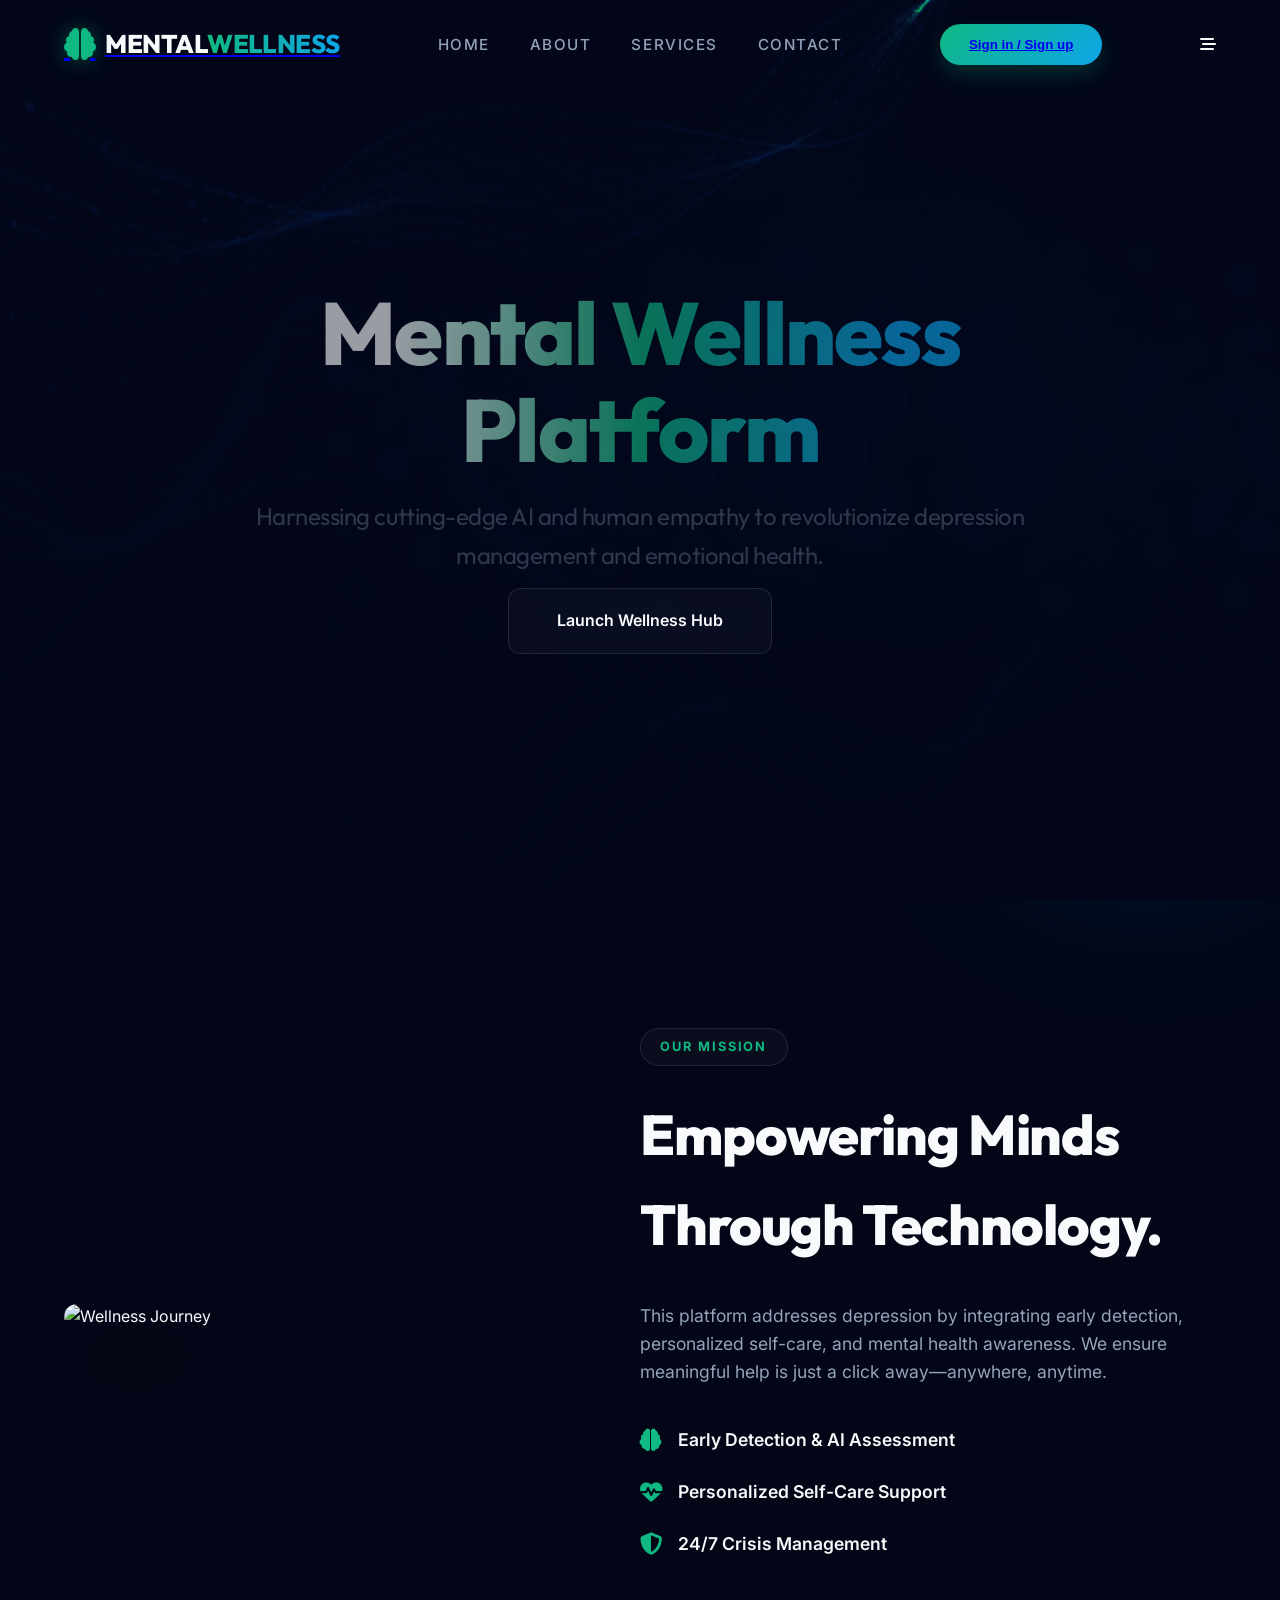
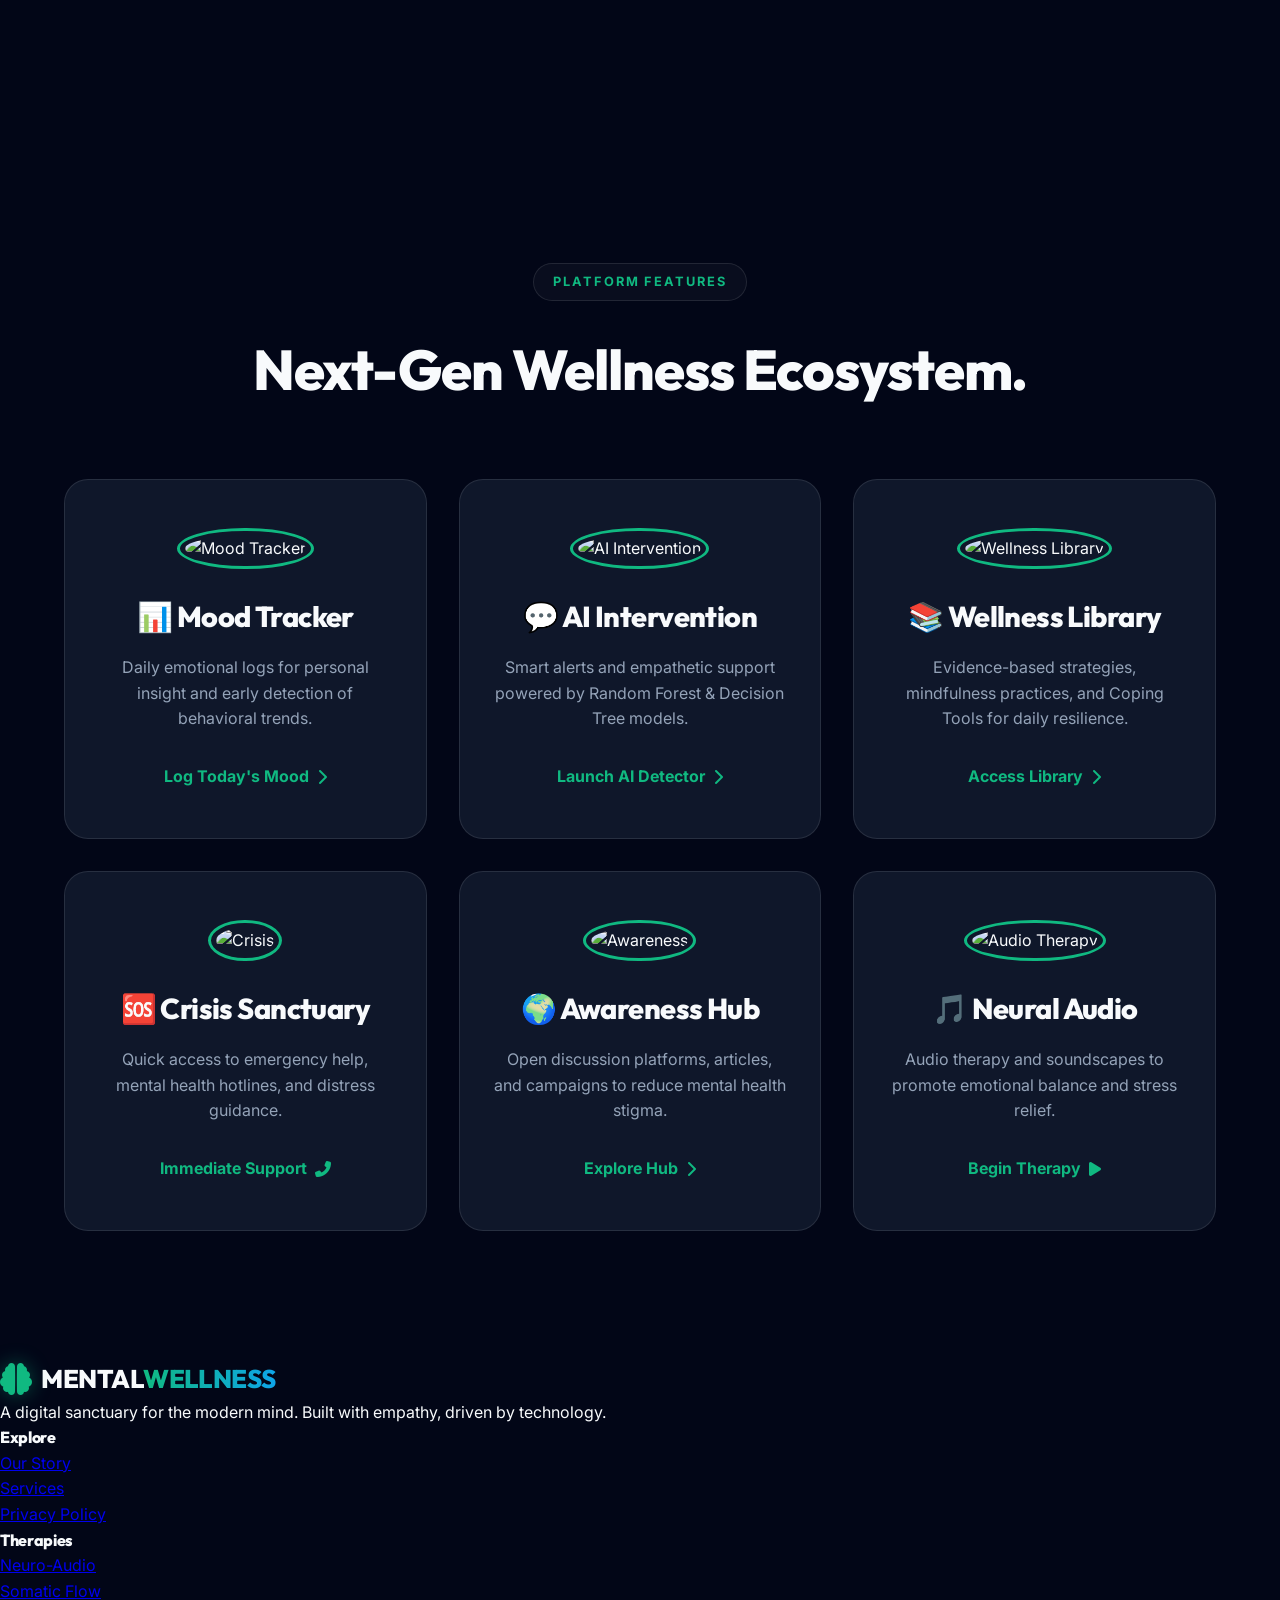
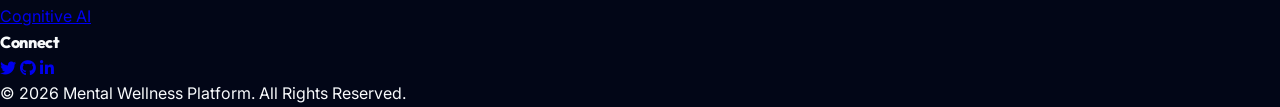
==== commit b007a8c1: "Redesign: Premium Mental Wellness UI" ====
--- a/index.html
+++ b/index.html
@@ -117,7 +117,7 @@
         <div class="description">
           <h2>💬 AI Intervention</h2>
           <p>Smart alerts and empathetic support powered by Random Forest & Decision Tree models.</p>
-          <a href="http://localhost:8501" target="_blank">Launch AI Detector <i class="fa-solid fa-chevron-right"></i></a>
+          <a href="https://pranay19062002-mental-wellness-stress-level-detectormain-84y917.streamlit.app/" target="_blank">Launch AI Detector <i class="fa-solid fa-chevron-right"></i></a>
         </div>
       </div>
 
--- a/css/style.css
+++ b/css/style.css
@@ -84,17 +84,37 @@
   border-bottom: 1px solid var(--glass-border);
 }
 
-.logo {
-  width: 140px;
-  filter: brightness(1.2) drop-shadow(0 0 10px rgba(16, 185, 129, 0.3));
-  transition: var(--transition);
-  mix-blend-mode: screen; /* Knocks out the black background */
-}
-
-.logo:hover {
-  transform: scale(1.05);
-  filter: brightness(1.4) drop-shadow(0 0 20px rgba(16, 185, 129, 0.5));
-  mix-blend-mode: screen;
+.text-logo {
+  display: flex;
+  align-items: center;
+  gap: 0.6rem;
+  font-family: var(--font-main);
+  font-size: 1.6rem;
+  font-weight: 800;
+  text-transform: uppercase;
+  letter-spacing: -0.02em;
+  transition: var(--transition);
+}
+
+.text-logo i {
+  color: var(--primary);
+  font-size: 2rem;
+  filter: drop-shadow(0 0 10px var(--primary-glow));
+}
+
+.text-logo span {
+  color: var(--text-main);
+}
+
+.text-logo span span {
+  background: linear-gradient(to right, var(--primary), var(--secondary));
+  -webkit-background-clip: text;
+  background-clip: text;
+  -webkit-text-fill-color: transparent;
+}
+
+.text-logo:hover {
+  transform: scale(1.02);
 }
 
 .links {
@@ -292,6 +312,15 @@
   justify-content: center;
   gap: 0.5rem;
   transition: var(--transition);
+  position: static; /* Let absolute pseudo-element size relative to card */
+}
+
+/* This makes the ENTIRE card clickable, not just the text */
+.responsive a::after {
+  content: '';
+  position: absolute;
+  inset: 0;
+  z-index: 10;
 }
 
 .responsive a:hover {
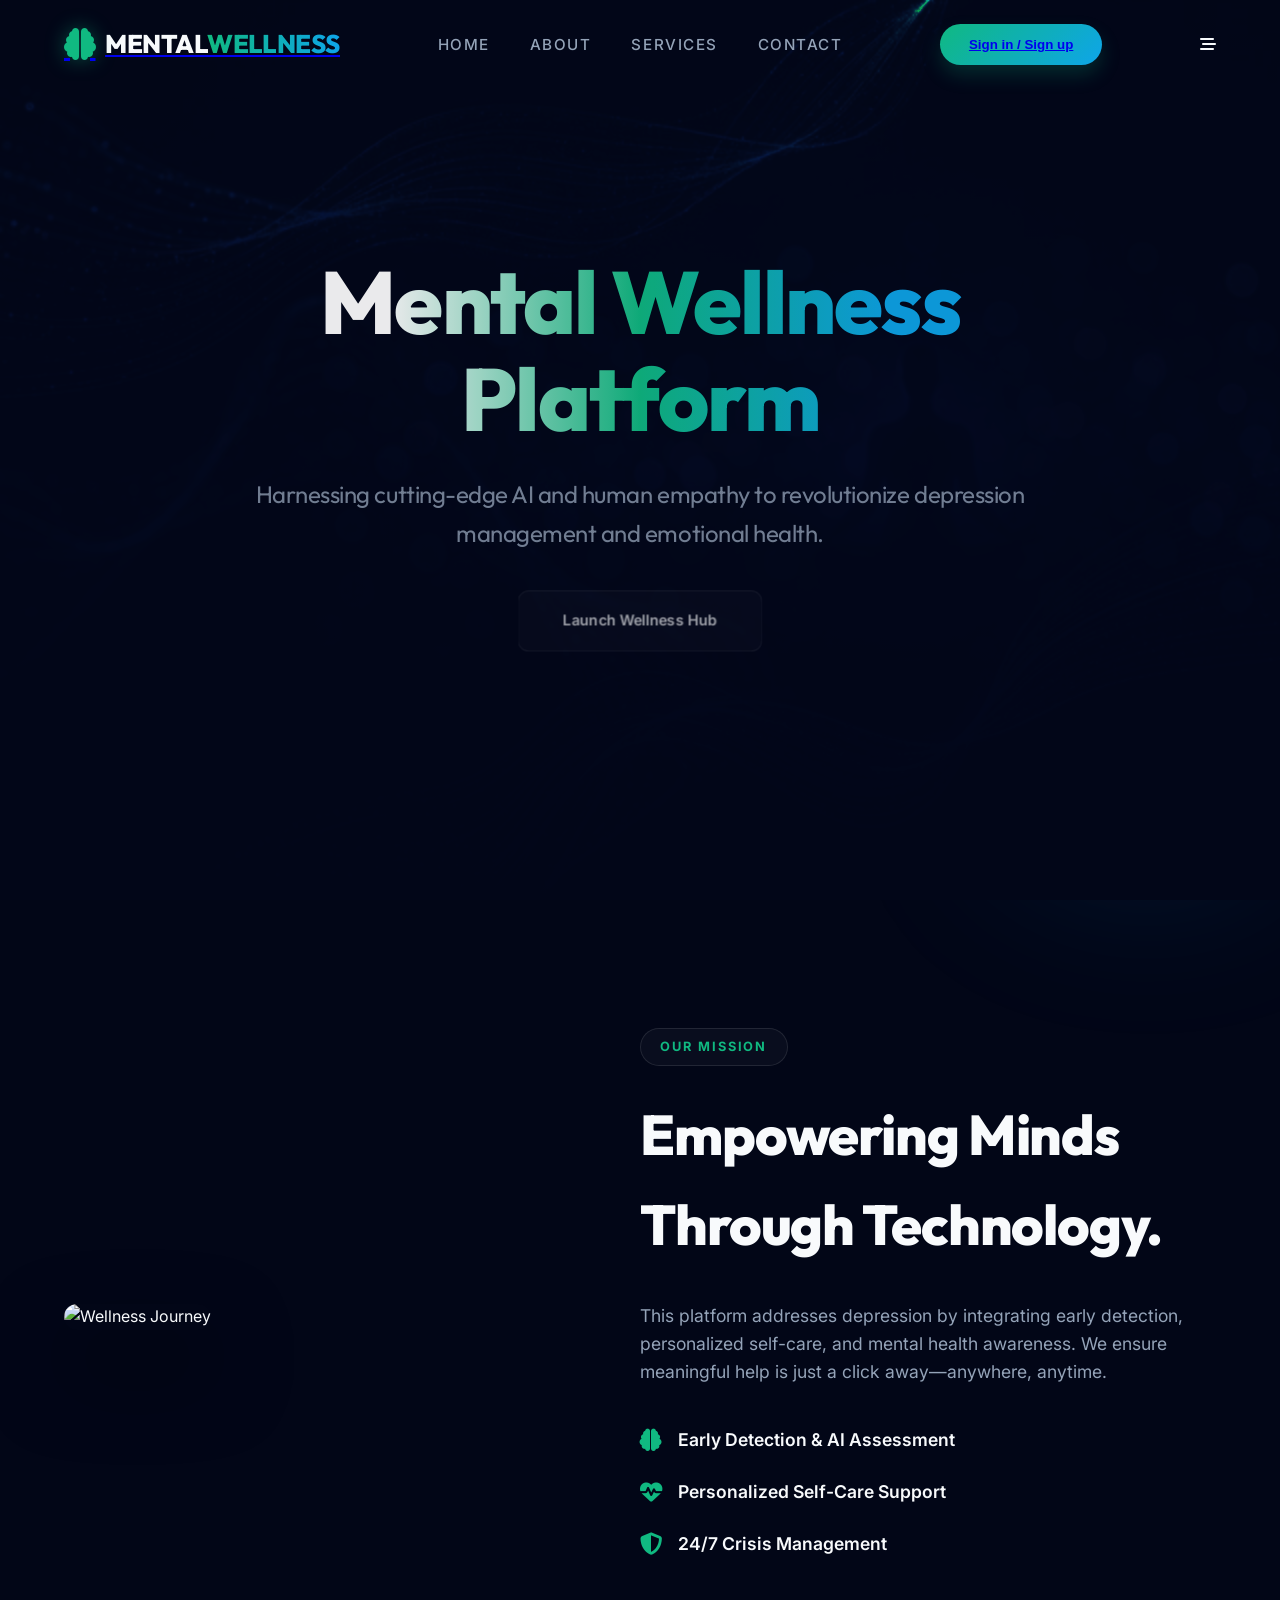
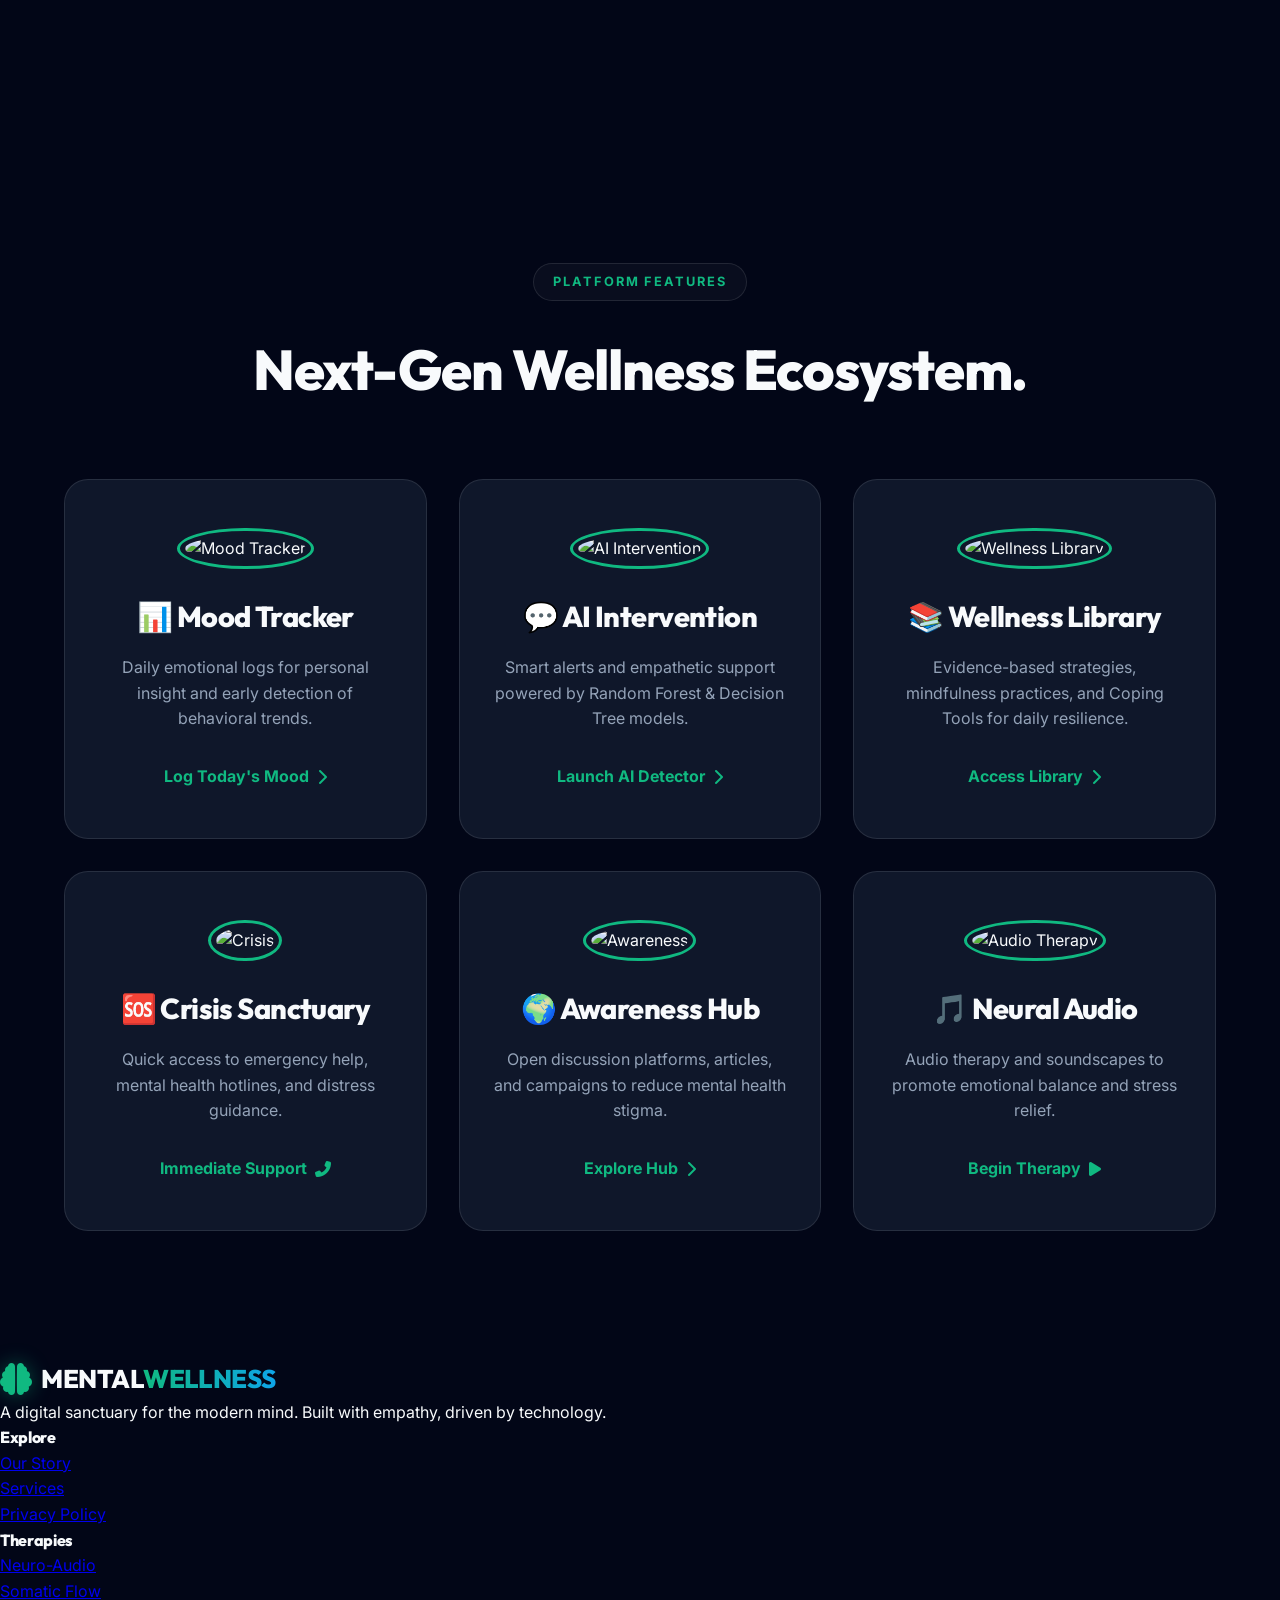
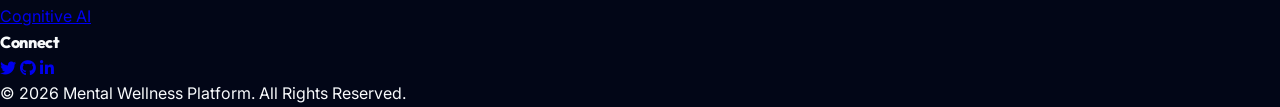
==== commit 632ffb91: "Redesign: Premium Mental Wellness UI" ====
--- a/index.html
+++ b/index.html
@@ -105,7 +105,7 @@
         <div class="description">
           <h2>📊 Mood Tracker</h2>
           <p>Daily emotional logs for personal insight and early detection of behavioral trends.</p>
-          <a href="#">Log Today's Mood <i class="fa-solid fa-chevron-right"></i></a>
+          <a href="html/moodTracker.html">Log Today's Mood <i class="fa-solid fa-chevron-right"></i></a>
         </div>
       </div>
 
@@ -117,7 +117,7 @@
         <div class="description">
           <h2>💬 AI Intervention</h2>
           <p>Smart alerts and empathetic support powered by Random Forest & Decision Tree models.</p>
-          <a href="https://pranay19062002-mental-wellness-stress-level-detectormain-84y917.streamlit.app/" target="_blank">Launch AI Detector <i class="fa-solid fa-chevron-right"></i></a>
+          <a href="html/aiIntervention.html">Launch AI Detector <i class="fa-solid fa-chevron-right"></i></a>
         </div>
       </div>
 
@@ -141,7 +141,7 @@
         <div class="description">
           <h2>🆘 Crisis Sanctuary</h2>
           <p>Quick access to emergency help, mental health hotlines, and distress guidance.</p>
-          <a href="#">Immediate Support <i class="fa-solid fa-phone-flip"></i></a>
+          <a href="html/crisis.html">Immediate Support <i class="fa-solid fa-phone-flip"></i></a>
         </div>
       </div>
 
